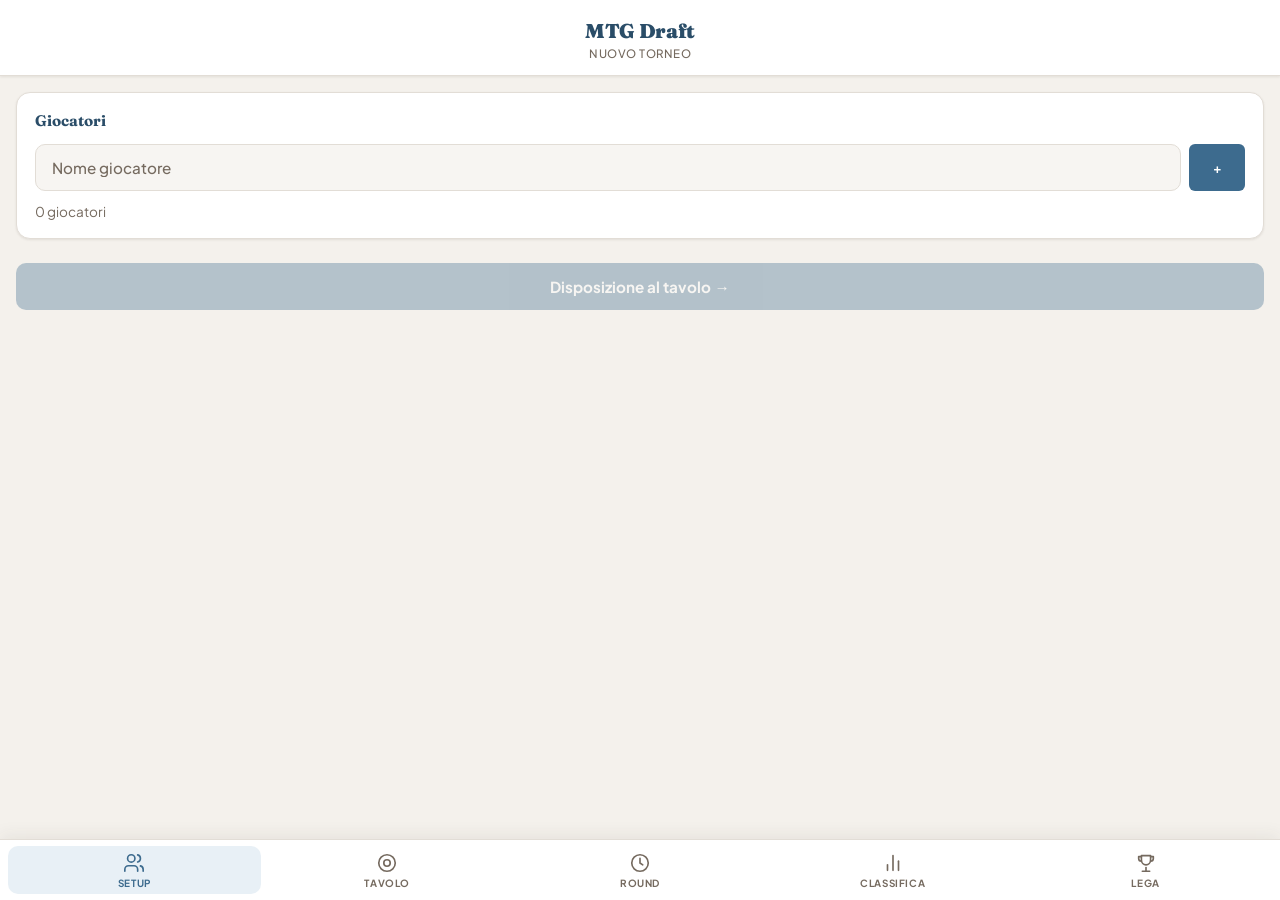
==== index.html @ f0d1c8c5 "Torneo live, lega predefinita in config.js e PIN con limite di tentativi Torneo in diretta: - Il tel" ====
<!DOCTYPE html>
<html lang="it">
<head>
<meta charset="UTF-8">
<meta name="viewport" content="width=device-width, initial-scale=1.0, viewport-fit=cover">
<title>MTG Draft Swiss</title>
<link rel="manifest" href="manifest.json">
<meta name="theme-color" content="#3d6b8e">
<meta name="apple-mobile-web-app-capable" content="yes">
<meta name="apple-mobile-web-app-status-bar-style" content="black-translucent">
<meta name="apple-mobile-web-app-title" content="MTG Draft">
<link rel="apple-touch-icon" href="icon-192.png">
<link rel="icon" type="image/svg+xml" href="icon.svg">
<link rel="stylesheet" href="css/app.css">
</head>
<body>

<div class="header">
  <h1>MTG Draft</h1>
  <div class="header-sub" id="headerSub">Nuovo torneo</div>
</div>

<div class="nav">
  <button class="nav-btn active" data-tab="setup"><svg viewBox="0 0 24 24" aria-hidden="true"><path d="M16 21v-2a4 4 0 0 0-4-4H6a4 4 0 0 0-4 4v2"/><circle cx="9" cy="7" r="4"/><path d="M22 21v-2a4 4 0 0 0-3-3.87"/><path d="M16 3.13a4 4 0 0 1 0 7.75"/></svg>Setup</button>
  <button class="nav-btn" data-tab="draft"><svg viewBox="0 0 24 24" aria-hidden="true"><circle cx="12" cy="12" r="9"/><circle cx="12" cy="12" r="3.5"/></svg>Tavolo</button>
  <button class="nav-btn" data-tab="round"><svg viewBox="0 0 24 24" aria-hidden="true"><circle cx="12" cy="12" r="9"/><path d="M12 7v5l3 2"/></svg>Round</button>
  <button class="nav-btn" data-tab="standings"><svg viewBox="0 0 24 24" aria-hidden="true"><path d="M18 20V10"/><path d="M12 20V4"/><path d="M6 20v-6"/></svg>Classifica</button>
  <button class="nav-btn" data-tab="league"><svg viewBox="0 0 24 24" aria-hidden="true"><path d="M8 21h8"/><path d="M12 17v4"/><path d="M7 4h10v5a5 5 0 0 1-10 0V4z"/><path d="M17 5h3v2a3 3 0 0 1-3 3"/><path d="M7 5H4v2a3 3 0 0 0 3 3"/></svg>Lega</button>
</div>

<div class="status hidden" id="statusBar"></div>

<!-- SETUP -->
<div class="screen active" id="screen-setup">
  <div id="liveBanner"></div>
  <div class="card">
    <div class="card-title">Giocatori</div>
    <div style="display:flex;gap:8px;">
      <input type="text" id="playerInput" placeholder="Nome giocatore" autocomplete="off" maxlength="40" aria-label="Nome giocatore" />
      <button class="btn btn-primary btn-sm" style="width:auto;min-width:56px;" onclick="addPlayer()" aria-label="Aggiungi giocatore">+</button>
    </div>
    <div id="rosterChips"></div>
    <div id="playerList" class="mt"></div>
    <div class="mt text-sm text-dim" id="playerCount">0 giocatori</div>
  </div>
  <button class="btn btn-primary mt" id="goToSeatingBtn" onclick="goToSeating()" disabled>Disposizione al tavolo →</button>
</div>

<!-- DRAFT -->
<div class="screen" id="screen-draft">
  <div class="card">
    <div class="flex-between mb">
      <div class="card-title" style="margin:0;">Ordine al tavolo</div>
      <button class="btn btn-secondary btn-sm" id="reshuffleBtn" onclick="reshuffleDraft()">Rimescola</button>
    </div>
    <div class="text-xs text-dim mb">Usa le frecce per spostare i giocatori. Al round 1 si scontrano i lati opposti.</div>
    <div id="seatList"></div>
  </div>
  <div class="card" style="overflow:visible;">
    <div class="card-title">Vista tavolo</div>
    <div id="draftVisual"></div>
  </div>
  <div class="card">
    <div class="card-title" id="previewTitle">Accoppiamenti Round 1</div>
    <div id="pairingPreview"></div>
  </div>
  <button class="btn btn-primary mt" id="startBtn" onclick="handleStart()">Inizia torneo</button>
</div>

<!-- ROUND -->
<div class="screen" id="screen-round">
  <div id="roundContent" class="swipe-area"></div>
</div>

<!-- STANDINGS -->
<div class="screen" id="screen-standings">
  <div id="standingsContent"></div>
</div>

<!-- LEGA -->
<div class="screen" id="screen-league">
  <div id="leagueContent"></div>
  <input type="file" id="importFile" accept="application/json,.json" class="hidden" onchange="importLeagueFile(this)">
</div>

<!-- MODAL -->
<div class="modal-overlay" id="modal">
  <div class="modal" role="dialog" aria-modal="true" aria-labelledby="modalTitle" aria-describedby="modalText">
    <h3 id="modalTitle"></h3>
    <p id="modalText"></p>
    <div id="modalBody"></div>
    <div class="btn-row" id="modalButtons">
      <button class="btn btn-secondary btn-sm" onclick="closeModal()">Annulla</button>
      <button class="btn btn-danger btn-sm" id="modalConfirm">Conferma</button>
    </div>
  </div>
</div>

<!-- ANNOUNCE PAIRINGS -->
<div class="announce-overlay" id="announceOverlay" role="dialog" aria-modal="true" aria-label="Annuncio accoppiamenti">
  <div id="announceContent"></div>
  <div class="announce-actions">
    <button class="btn btn-sm" onclick="copyPairings()">📋 Copia</button>
    <button class="btn btn-sm" onclick="closeAnnounce()">Chiudi</button>
  </div>
</div>

<!-- UPDATE BANNER -->
<div class="update-banner" id="updateBanner">
  <span>Nuova versione disponibile</span>
  <button onclick="location.reload()">Aggiorna</button>
</div>

<div class="toast" id="toast" role="status" aria-live="polite"></div>

<script src="js/config.js"></script>
<script src="js/tournament.js"></script>
<script src="js/league.js"></script>
<script src="js/sync.js"></script>
<script src="js/league-ui.js"></script>
<script src="js/live.js"></script>
<script src="js/main.js"></script>
</body>
</html>
---- css/app.css ----
@font-face {
  font-family: 'Plus Jakarta Sans';
  font-style: normal;
  font-weight: 200 800;
  font-display: swap;
  src: url('../fonts/plus-jakarta-sans.woff2') format('woff2');
}
@font-face {
  font-family: 'Fraunces';
  font-style: normal;
  font-weight: 100 900;
  font-display: swap;
  src: url('../fonts/fraunces.woff2') format('woff2');
}
:root {
  --bg: #f4f1ec;
  --bg-warm: #ebe7e0;
  --bg-card: #ffffff;
  --bg-input: #f7f5f2;
  --border: #e2ddd6;
  --border-focus: #b8b0a4;
  --shadow-sm: 0 1px 3px rgba(60,50,40,0.06), 0 1px 2px rgba(60,50,40,0.04);
  --shadow-md: 0 4px 12px rgba(60,50,40,0.08), 0 2px 4px rgba(60,50,40,0.04);
  --shadow-lg: 0 8px 24px rgba(60,50,40,0.1);

  --text: #2c2520;
  --text-mid: #6b6058;
  --text-dim: #756a5f;
  --text-bright: #1a1510;

  --accent: #3d6b8e;
  --accent-light: #e8f0f6;
  --accent-dark: #2a4d68;

  --warm: #c4793c;
  --warm-light: #faf0e6;
  --warm-bg: #f0dcc8;

  --green: #3a8a5c;
  --green-light: #e6f5ec;
  --red: #c0453a;
  --red-light: #fce8e6;

  --radius: 14px;
  --radius-sm: 10px;
  --radius-xs: 6px;
}
* { margin: 0; padding: 0; box-sizing: border-box; -webkit-tap-highlight-color: transparent; }
button, select, input { touch-action: manipulation; }
body {
  font-family: 'Plus Jakarta Sans', -apple-system, sans-serif;
  background: var(--bg);
  color: var(--text);
  min-height: 100dvh;
  overflow-x: hidden;
  -webkit-font-smoothing: antialiased;
}

/* ── Header ── */
.header {
  background: var(--bg-card);
  border-bottom: 1px solid var(--border);
  padding: 18px 20px 14px;
  text-align: center;
  position: sticky; top: 0; z-index: 100;
  box-shadow: var(--shadow-sm);
}
.header h1 {
  font-family: 'Fraunces', serif;
  font-weight: 900;
  font-size: 1.25rem;
  color: var(--accent-dark);
  letter-spacing: -0.3px;
}
.header-sub {
  font-size: 0.72rem;
  color: var(--text-dim);
  margin-top: 3px;
  font-weight: 500;
  letter-spacing: 0.5px;
  text-transform: uppercase;
}

/* ── Nav (bottom bar) ── */
.nav {
  display: flex;
  position: fixed; bottom: 0; left: 0; right: 0; z-index: 150;
  background: var(--bg-card);
  border-top: 1px solid var(--border);
  padding: 6px 8px calc(6px + env(safe-area-inset-bottom, 0px));
  box-shadow: 0 -4px 16px rgba(60,50,40,0.07);
}
.nav-btn {
  flex: 1; padding: 6px 4px 4px;
  display: flex; flex-direction: column; align-items: center; gap: 3px;
  background: none; border: none;
  color: var(--text-dim);
  font-family: 'Plus Jakarta Sans', sans-serif;
  font-size: 0.62rem; font-weight: 700;
  text-transform: uppercase; letter-spacing: 0.6px;
  cursor: pointer; border-radius: var(--radius-sm);
  transition: color 0.25s, background 0.25s;
  min-height: 48px;
}
.nav-btn svg { width: 22px; height: 22px; stroke: currentColor; fill: none; stroke-width: 1.8; stroke-linecap: round; stroke-linejoin: round; }
.nav-btn.active { color: var(--accent); background: var(--accent-light); }
.nav-btn:active { transform: scale(0.95); }

/* ── Screens ── */
.screen {
  display: none; padding: 16px;
  padding-bottom: calc(96px + env(safe-area-inset-bottom, 0px));
  animation: screenIn 0.3s ease;
}
.screen.active { display: block; }
@keyframes screenIn {
  from { opacity: 0; transform: translateY(6px); }
  to { opacity: 1; transform: translateY(0); }
}

/* ── Cards ── */
.card {
  background: var(--bg-card);
  border: 1px solid var(--border);
  border-radius: var(--radius);
  padding: 18px;
  margin-bottom: 12px;
  box-shadow: var(--shadow-sm);
  animation: cardIn 0.35s ease;
}
@keyframes cardIn {
  from { opacity: 0; transform: translateY(10px) scale(0.98); }
  to { opacity: 1; transform: translateY(0) scale(1); }
}
.card-title {
  font-family: 'Fraunces', serif;
  font-weight: 700;
  font-size: 0.95rem;
  color: var(--accent-dark);
  margin-bottom: 14px;
}

/* ── Buttons ── */
.btn {
  display: inline-flex; align-items: center; justify-content: center; gap: 8px;
  padding: 14px 24px; border: none; border-radius: var(--radius-sm);
  font-family: 'Plus Jakarta Sans', sans-serif;
  font-size: 0.95rem; font-weight: 700;
  cursor: pointer;
  transition: all 0.2s cubic-bezier(0.2,0,0,1);
  width: 100%; touch-action: manipulation;
  position: relative; overflow: hidden;
}
.btn::after {
  content: ''; position: absolute; inset: 0;
  background: rgba(255,255,255,0); transition: background 0.2s;
}
.btn:active::after { background: rgba(0,0,0,0.08); }
.btn:active { transform: scale(0.975); }
.btn-primary { background: var(--accent); color: #fff; }
.btn-primary:disabled { opacity: 0.35; cursor: not-allowed; transform: none; }
.btn-danger { background: var(--red); color: #fff; }
.btn-secondary { background: var(--bg-input); color: var(--text); border: 1px solid var(--border); }
.btn-sm { padding: 8px 14px; font-size: 0.82rem; width: auto; border-radius: var(--radius-xs); min-height: 44px; }
.btn-row { display: flex; gap: 8px; margin-top: 12px; }
.btn-row .btn { flex: 1; }

/* ── Inputs ── */
input[type="text"], input[type="url"], input[type="password"] {
  width: 100%; padding: 13px 16px;
  background: var(--bg-input); border: 1.5px solid var(--border);
  border-radius: var(--radius-sm); color: var(--text);
  font-family: 'Plus Jakarta Sans', sans-serif; font-size: 0.95rem; font-weight: 500;
  outline: none; transition: border-color 0.2s, box-shadow 0.2s;
}
input:focus { border-color: var(--accent); box-shadow: 0 0 0 3px var(--accent-light); }
input::placeholder { color: var(--text-dim); }

/* ── Player list ── */
.player-item {
  display: flex; align-items: center;
  padding: 11px 14px; gap: 12px;
  border-radius: var(--radius-sm);
  transition: background 0.15s;
}
.player-item:not(:last-child) { border-bottom: 1px solid var(--border); }
.player-num {
  font-size: 0.75rem; font-weight: 700; color: var(--text-dim);
  min-width: 22px; text-align: center;
}
.player-name { flex: 1; font-weight: 600; font-size: 0.95rem; min-width: 0; overflow: hidden; text-overflow: ellipsis; white-space: nowrap; }
.player-remove {
  background: var(--red-light); border: none; color: var(--red);
  font-size: 1rem; cursor: pointer; line-height: 1;
  border-radius: var(--radius-xs); font-weight: 700;
  transition: all 0.15s;
  min-width: 44px; min-height: 44px;
  display: inline-flex; align-items: center; justify-content: center;
  padding: 0 12px;
}
.player-remove:active { background: var(--red); color: #fff; }

/* ── Seat list ── */
.seat-item {
  display: flex; align-items: center;
  padding: 10px 12px; gap: 10px;
  border-radius: var(--radius-sm);
}
.seat-item:not(:last-child) { border-bottom: 1px solid var(--border); }
.seat-num {
  width: 30px; height: 30px; border-radius: 50%;
  background: var(--accent); color: #fff;
  font-weight: 800; font-size: 0.8rem;
  display: flex; align-items: center; justify-content: center; flex-shrink: 0;
}
.seat-name { flex: 1; font-weight: 600; font-size: 0.95rem; min-width: 0; overflow: hidden; text-overflow: ellipsis; white-space: nowrap; }
.seat-arrows { display: flex; flex-direction: column; gap: 3px; }
.seat-arrow-btn {
  background: var(--bg-input); border: 1px solid var(--border);
  color: var(--text-mid); min-width: 44px; min-height: 44px;
  border-radius: var(--radius-xs); cursor: pointer; font-size: 0.85rem;
  display: flex; align-items: center; justify-content: center;
  font-weight: 700; transition: all 0.15s;
}
.seat-arrow-btn:active { background: var(--accent); color: #fff; border-color: var(--accent); }
.seat-arrow-btn:disabled { opacity: 0.15; cursor: default; }

/* ── Draft visual ── */
.draft-table { position: relative; margin: 16px auto; overflow: visible; }
.draft-seat { position: absolute; width: 80px; text-align: center; transform: translate(-50%, -50%); }
.draft-seat-num {
  width: 32px; height: 32px; border-radius: 50%;
  background: var(--accent); color: #fff;
  font-weight: 800; font-size: 0.8rem;
  display: inline-flex; align-items: center; justify-content: center;
  margin-bottom: 4px; box-shadow: var(--shadow-sm);
}
.draft-seat-name { font-size: 0.73rem; color: var(--text); line-height: 1.25; word-break: break-word; font-weight: 600; }
.draft-table-center {
  position: absolute; top: 50%; left: 50%;
  transform: translate(-50%, -50%);
  width: 68px; height: 68px; border-radius: 50%;
  border: 2px dashed var(--border);
  display: flex; align-items: center; justify-content: center;
  font-size: 0.6rem; color: var(--text-dim); font-weight: 700;
  text-transform: uppercase; letter-spacing: 1.5px;
}

/* ── Pairing preview ── */
.vs-line { display: flex; align-items: center; gap: 10px; padding: 5px 0; }
.vs-label {
  color: var(--accent); font-weight: 800; font-size: 0.7rem;
  min-width: 22px; text-align: center;
  background: var(--accent-light); padding: 2px 6px; border-radius: var(--radius-xs);
}
.vs-names { color: var(--text); font-weight: 600; font-size: 0.88rem; }

/* ── Match cards ── */
.match-card {
  background: var(--bg-card); border: 1.5px solid var(--border);
  border-radius: var(--radius); margin-bottom: 10px; overflow: hidden;
  box-shadow: var(--shadow-sm);
  transition: border-color 0.4s, box-shadow 0.4s, transform 0.2s;
}
.match-card.bye { background: var(--warm-light); border-color: var(--warm-bg); opacity: 0.85; }
.match-card.rest { background: var(--bg-input); border-style: dashed; opacity: 0.6; }
.match-card.forfeit { background: var(--red-light); border-color: #e8c4c1; opacity: 0.7; }
.match-card.flash-scored {
  animation: flashScore 1.2s ease forwards;
}
@keyframes flashScore {
  0% { border-color: var(--green); box-shadow: 0 0 20px rgba(58,138,92,0.2); transform: scale(1.01); }
  100% { border-color: var(--border); box-shadow: var(--shadow-sm); transform: scale(1); }
}
.match-header {
  display: flex; justify-content: space-between; align-items: center;
  padding: 10px 16px;
  background: var(--bg-input);
  font-size: 0.72rem; color: var(--text-dim);
  font-weight: 700; text-transform: uppercase; letter-spacing: 0.8px;
  border-bottom: 1px solid var(--border);
}
.match-status-done { color: var(--green); }
.match-status-forfeit { color: var(--red); }
.match-players { display: flex; align-items: center; padding: 14px 16px; gap: 10px; }
.match-player {
  flex: 1; text-align: center; font-weight: 700; font-size: 0.95rem;
  transition: color 0.3s;
}
.match-player.winner { color: var(--accent-dark); }
.match-player.dropped { color: var(--text-dim); text-decoration: line-through; }
.match-vs {
  font-size: 0.65rem; color: var(--text-dim); font-weight: 800;
  text-transform: uppercase; letter-spacing: 1px;
  background: var(--bg-input); padding: 4px 8px; border-radius: var(--radius-xs);
}
.match-score-btns {
  display: flex; gap: 7px; padding: 4px 16px 14px;
  flex-wrap: wrap; justify-content: center;
}
.score-btn {
  padding: 11px 14px; background: var(--bg-input);
  border: 1.5px solid var(--border); border-radius: var(--radius-sm);
  color: var(--text); font-family: 'Plus Jakarta Sans', sans-serif;
  font-size: 0.88rem; font-weight: 700; cursor: pointer;
  transition: all 0.15s; min-width: 50px; text-align: center;
}
.score-btn:active { transform: scale(0.93); background: var(--accent-light); border-color: var(--accent); }
.score-btn.draw-btn { font-size: 0.78rem; color: var(--text-dim); border-style: dashed; }
.more-results { margin: 0 16px 10px; }
.more-results > summary {
  display: flex; align-items: center; justify-content: center;
  min-height: 44px; padding: 6px 8px;
  font-size: 0.78rem; font-weight: 600; color: var(--text-dim);
  cursor: pointer; list-style: none; user-select: none;
  border-top: 1px dashed var(--border);
}
.more-results > summary::-webkit-details-marker { display: none; }
.more-results > summary::after { content: ' \25BE'; margin-left: 6px; font-size: 0.7rem; }
.more-results[open] > summary::after { content: ' \25B4'; }
.more-results > summary:focus-visible { outline: 2px solid var(--accent); outline-offset: 2px; border-radius: var(--radius-xs); }
.more-results .match-score-btns { padding-top: 4px; }
.score-info-btn {
  background: none; border: 1px solid var(--border); cursor: pointer;
  color: var(--text-dim); font-size: 0.85rem; font-weight: 700;
  padding: 0; margin-left: 8px;
  border-radius: 50%; display: inline-flex;
  align-items: center; justify-content: center;
  width: 22px; height: 22px; line-height: 1;
}
.score-info-btn:active { background: var(--accent-light); color: var(--accent-dark); border-color: var(--accent); }
.score-info-btn:focus-visible { outline: 2px solid var(--accent); outline-offset: 2px; }
.score-btn.win-btn {
  flex: 1; padding: 14px 10px; font-size: 0.95rem;
  background: var(--accent-light); border-color: var(--accent);
  color: var(--accent-dark);
}
.score-btn.win-btn:active { background: var(--accent); color: #fff; }
.match-result-display {
  text-align: center; padding: 10px 16px 14px;
  font-size: 1.05rem; font-weight: 800; color: var(--accent-dark);
  cursor: pointer; transition: opacity 0.15s;
}
.match-result-display:active { opacity: 0.6; }
.match-result-display span {
  font-size: 0.68rem; color: var(--text-dim); display: block;
  font-weight: 500; margin-top: 2px;
}

/* ── Timer ── */
.timer-display {
  font-family: 'Fraunces', serif; font-weight: 900;
  font-size: 2.2rem; color: var(--text-bright);
  letter-spacing: 1px; margin: 6px 0;
  transition: color 0.3s;
}
.timer-display.warning { color: var(--red); animation: timerPulse 1.2s infinite; }
@keyframes timerPulse { 0%,100% { opacity: 1; } 50% { opacity: 0.5; } }

/* ── Standings ── */
.standings-table { width: 100%; border-collapse: collapse; font-size: 0.82rem; }
.standings-table th {
  text-align: left; padding: 10px 5px;
  border-bottom: 2px solid var(--accent);
  color: var(--accent-dark); font-size: 0.68rem; font-weight: 800;
  text-transform: uppercase; letter-spacing: 0.8px; white-space: nowrap;
}
.standings-table td {
  padding: 10px 5px; border-bottom: 1px solid var(--border); vertical-align: middle; white-space: nowrap;
}
.standings-table.swiss-table { font-size: 0.75rem; }
.standings-table.swiss-table th { padding: 8px 4px; font-size: 0.62rem; letter-spacing: 0.5px; }
.standings-table.swiss-table td { padding: 9px 4px; white-space: nowrap; }
.standings-table tbody tr {
  transition: background 0.15s; cursor: pointer;
}
.standings-table tbody tr:active { background: var(--accent-light); }
.standings-table tr.dropped td { color: var(--text-dim); text-decoration: line-through; }
.standings-rank { font-weight: 800; color: var(--accent); font-size: 0.9rem; }
.standings-name { font-weight: 700; }
.standings-record { font-weight: 800; color: var(--text-bright); }

/* ── Player detail ── */
.player-detail {
  background: var(--bg-input); padding: 10px 14px;
  border-top: 1px solid var(--border);
  animation: detailIn 0.25s ease;
}
@keyframes detailIn { from { opacity: 0; max-height: 0; } to { opacity: 1; max-height: 400px; } }
.player-detail-match {
  display: flex; justify-content: space-between;
  padding: 6px 0; font-size: 0.8rem;
  border-bottom: 1px solid var(--border);
}
.player-detail-match:last-child { border-bottom: none; }

/* ── Status ── */
.status {
  padding: 10px 16px; text-align: center;
  font-size: 0.8rem; font-weight: 700;
  letter-spacing: 0.3px;
  border-bottom: 1px solid var(--border);
}
.status-active { background: var(--green-light); color: var(--green); }
.status-ended { background: var(--warm-light); color: var(--warm); }

/* ── Modal ── */
.modal-overlay {
  display: none; position: fixed;
  top: 0; left: 0; right: 0; bottom: 0;
  background: rgba(44,37,32,0.4);
  backdrop-filter: blur(6px); -webkit-backdrop-filter: blur(6px);
  z-index: 200;
  align-items: center; justify-content: center; padding: 20px;
  animation: modalBgIn 0.25s ease;
}
@keyframes modalBgIn { from { opacity: 0; } to { opacity: 1; } }
.modal-overlay.active { display: flex; }
.modal {
  background: var(--bg-card); border: 1px solid var(--border);
  border-radius: var(--radius); padding: 28px;
  max-width: 360px; width: 100%;
  max-height: calc(100dvh - 40px); overflow-y: auto; overscroll-behavior: contain;
  box-shadow: var(--shadow-lg);
  animation: modalIn 0.3s cubic-bezier(0.2,0,0,1);
}
@keyframes modalIn { from { opacity: 0; transform: scale(0.92) translateY(10px); } to { opacity: 1; transform: scale(1) translateY(0); } }
.modal h3 { font-family: 'Fraunces', serif; font-weight: 700; color: var(--accent-dark); margin-bottom: 10px; font-size: 1.05rem; }
.modal p { font-size: 0.88rem; color: var(--text-mid); margin-bottom: 18px; line-height: 1.5; }

.mode-choice-btn {
  padding: 16px; background: var(--bg-input); border: 1.5px solid var(--border);
  border-radius: var(--radius-sm); color: var(--text);
  font-family: 'Plus Jakarta Sans', sans-serif; cursor: pointer;
  width: 100%; text-align: left; margin-bottom: 8px;
  transition: all 0.2s;
}
.mode-choice-btn:active { border-color: var(--accent); background: var(--accent-light); transform: scale(0.98); }
.mode-choice-btn strong { display: block; font-size: 0.95rem; margin-bottom: 4px; color: var(--text-bright); font-weight: 700; }
.mode-choice-btn .desc { font-size: 0.78rem; color: var(--text-dim); }

/* ── Mode badge ── */
.mode-badge {
  display: inline-block; padding: 3px 8px; border-radius: var(--radius-xs);
  font-size: 0.6rem; font-weight: 800; text-transform: uppercase;
  letter-spacing: 0.8px; margin-left: 6px; vertical-align: middle;
}
.mode-badge.swiss { background: var(--accent-light); color: var(--accent-dark); }
.mode-badge.rr { background: var(--warm-light); color: var(--warm); }

/* ── Share ── */
.share-btn {
  background: var(--accent); color: #fff; border: none;
  border-radius: var(--radius-sm); padding: 13px 20px;
  font-family: 'Plus Jakarta Sans', sans-serif;
  font-size: 0.9rem; font-weight: 700; cursor: pointer;
  width: 100%; display: flex; align-items: center; justify-content: center; gap: 8px;
  margin-top: 10px; transition: all 0.15s;
}
.share-btn:active { transform: scale(0.97); }

/* ── Utilities ── */
.mt { margin-top: 12px; } .mb { margin-bottom: 12px; }
.text-center { text-align: center; } .text-dim { color: var(--text-dim); }
.text-sm { font-size: 0.85rem; } .text-xs { font-size: 0.75rem; }
.hidden { display: none !important; }
.flex-between { display: flex; justify-content: space-between; align-items: center; }

/* ── Round sticky bar ── */
:root { --header-h: 72px; }
.round-sticky {
  position: sticky; top: var(--header-h); z-index: 90;
  margin: -16px -16px 12px; padding: 9px 16px;
  background: var(--bg-card);
  border-bottom: 1px solid var(--border);
  display: flex; align-items: center; gap: 10px;
  box-shadow: var(--shadow-sm);
}
.round-sticky .timer-display { font-size: 1.3rem; margin: 0; letter-spacing: 0.5px; }
.rs-btn {
  min-width: 44px; min-height: 44px; border-radius: var(--radius-xs);
  border: 1px solid var(--border); background: var(--bg-input);
  color: var(--text-mid); font-size: 1rem; cursor: pointer;
  display: inline-flex; align-items: center; justify-content: center;
  transition: all 0.15s;
}
.rs-btn:active { background: var(--accent-light); color: var(--accent-dark); border-color: var(--accent); }
.rs-progress { margin-left: auto; font-size: 0.75rem; font-weight: 700; color: var(--text-dim); text-align: right; line-height: 1.35; }
.rs-progress .done { color: var(--green); }
.rs-progress .pending { color: var(--warm); }

/* ── Announce pairings ── */
.announce-overlay {
  display: none; position: fixed; inset: 0; z-index: 400;
  background: var(--accent-dark); color: #fff;
  padding: 24px 20px calc(28px + env(safe-area-inset-bottom, 0px));
  overflow-y: auto;
}
.announce-overlay.active { display: block; animation: modalBgIn 0.25s ease; }
.announce-title { font-family: 'Fraunces', serif; font-weight: 900; font-size: 1.5rem; text-align: center; }
.announce-sub { text-align: center; font-size: 0.72rem; letter-spacing: 1.5px; text-transform: uppercase; opacity: 0.7; margin: 4px 0 22px; font-weight: 700; }
.announce-match {
  background: rgba(255,255,255,0.09); border-radius: var(--radius);
  padding: 16px 14px; margin-bottom: 12px; text-align: center;
}
.announce-table { font-size: 0.66rem; text-transform: uppercase; letter-spacing: 1.5px; opacity: 0.65; font-weight: 800; margin-bottom: 8px; }
.announce-names { font-family: 'Fraunces', serif; font-size: 1.45rem; font-weight: 700; line-height: 1.3; word-break: break-word; }
.announce-vs { display: block; font-size: 0.7rem; opacity: 0.55; font-weight: 700; margin: 3px 0; letter-spacing: 3px; text-transform: uppercase; }
.announce-actions { display: flex; gap: 8px; margin-top: 20px; }
.announce-actions .btn { background: rgba(255,255,255,0.14); color: #fff; }

/* ── Podium ── */
.podium-wrap { display: flex; align-items: flex-end; justify-content: center; gap: 10px; padding-top: 8px; }
.podium-step { flex: 1; max-width: 110px; text-align: center; }
.podium-medal { font-size: 1.8rem; line-height: 1; }
.podium-step.first .podium-medal { font-size: 2.4rem; }
.podium-name { font-weight: 800; font-size: 0.85rem; margin: 8px 0; word-break: break-word; line-height: 1.25; }
.podium-step.first .podium-name { font-size: 0.95rem; }
.podium-block {
  border-radius: 10px 10px 0 0; font-family: 'Fraunces', serif; font-weight: 900;
  color: rgba(255,255,255,0.9); display: flex; align-items: flex-end; justify-content: center;
  padding-bottom: 8px; font-size: 1.25rem;
}
.podium-step.first .podium-block { height: 88px; background: var(--accent); }
.podium-step.second .podium-block { height: 60px; background: #8aa3b8; }
.podium-step.third .podium-block { height: 44px; background: var(--warm); }

.confetti-piece {
  position: fixed; top: -14px; width: 8px; height: 14px;
  z-index: 500; pointer-events: none; border-radius: 2px;
  animation: confettiFall linear forwards;
}
@keyframes confettiFall { to { transform: translateY(108vh) rotate(720deg); } }

/* ── Standings extra ── */
.standings-table tbody tr.top3 > td { background: rgba(61,107,142,0.055); }
.standings-delta { font-size: 0.68rem; font-weight: 800; white-space: nowrap; }
.standings-delta.up { color: var(--green); }
.standings-delta.down { color: var(--red); }
.standings-delta.flat { color: var(--text-dim); font-weight: 600; }
.player-detail-tb {
  font-size: 0.73rem; color: var(--text-dim); padding-top: 9px;
  font-weight: 600; letter-spacing: 0.2px; line-height: 1.6;
}

/* ── Update banner ── */
.update-banner {
  position: fixed; left: 16px; right: 16px;
  bottom: calc(78px + env(safe-area-inset-bottom, 0px));
  z-index: 250; background: var(--text-bright); color: #fff;
  border-radius: var(--radius); padding: 10px 10px 10px 16px;
  display: none; align-items: center; gap: 12px;
  box-shadow: var(--shadow-lg); font-size: 0.85rem; font-weight: 600;
}
.update-banner.show { display: flex; animation: cardIn 0.3s ease; }
.update-banner button {
  margin-left: auto; background: var(--accent); border: none; color: #fff;
  font-weight: 700; padding: 0 16px; border-radius: var(--radius-xs);
  font-family: inherit; font-size: 0.82rem; cursor: pointer; min-height: 42px;
}

/* ── Toast ── */
.toast {
  position: fixed; bottom: calc(84px + env(safe-area-inset-bottom, 0px)); left: 50%;
  transform: translateX(-50%) translateY(160px);
  background: var(--text-bright); color: #fff;
  padding: 12px 28px;
  border-radius: 100px; font-size: 0.88rem; font-weight: 600;
  z-index: 300;
  transition: transform 0.35s cubic-bezier(0.2,0,0,1);
  pointer-events: none; white-space: nowrap;
  box-shadow: var(--shadow-lg);
}
.toast.show { transform: translateX(-50%) translateY(0); }

.swipe-area { touch-action: pan-y; }

select {
  width: 100%; padding: 13px 16px;
  background: var(--bg-input); border: 1.5px solid var(--border);
  border-radius: var(--radius-sm); color: var(--text);
  font-family: 'Plus Jakarta Sans', sans-serif;
  font-size: 0.95rem; font-weight: 500;
  appearance: none;
  background-image: url("data:image/svg+xml,%3Csvg xmlns='http://www.w3.org/2000/svg' width='12' height='8'%3E%3Cpath d='M1 1l5 5 5-5' stroke='%239c9388' stroke-width='2' fill='none'/%3E%3C/svg%3E");
  background-repeat: no-repeat;
  background-position: right 14px center;
}
.standings-table tbody tr:focus-visible, .match-result-display:focus-visible {
  outline: 2px solid var(--accent); outline-offset: -2px;
}
.btn:focus-visible, .score-btn:focus-visible, .nav-btn:focus-visible,
.seat-arrow-btn:focus-visible, .player-remove:focus-visible {
  outline: 2px solid var(--accent);
  outline-offset: 2px;
}

/* ── Lega ── */
.sr-only { position: absolute; width: 1px; height: 1px; overflow: hidden; clip: rect(0 0 0 0); white-space: nowrap; }
.league-tabs {
  display: flex; gap: 6px; overflow-x: auto; scrollbar-width: none;
  margin: 0 -16px 12px; padding: 2px 16px 4px;
}
.league-tabs::-webkit-scrollbar { display: none; }
.league-tab {
  flex: none; min-height: 40px; padding: 0 16px; border-radius: 100px;
  border: 1.5px solid var(--border); background: var(--bg-card); color: var(--text-mid);
  font-family: inherit; font-size: 0.82rem; font-weight: 700; cursor: pointer;
}
.league-tab.active { background: var(--accent); border-color: var(--accent); color: #fff; }
.league-tab:focus-visible { outline: 2px solid var(--accent); outline-offset: 2px; }
.empty-emoji { font-size: 2.4rem; margin-bottom: 8px; }
.season-sel { width: auto; padding: 8px 34px 8px 12px; font-size: 0.8rem; }

.who { display: inline-flex; align-items: center; gap: 6px; min-width: 0; max-width: 100%; }
.who-emoji { flex: none; }
.who-name { font-weight: 700; overflow: hidden; text-overflow: ellipsis; white-space: nowrap; }
.who-titles { font-size: 0.8em; letter-spacing: 1px; }
.league-table td:nth-child(2) { max-width: 150px; overflow: hidden; }
.league-table td { font-variant-numeric: tabular-nums; }
.spark { display: block; }

.history-item {
  display: flex; align-items: center; gap: 12px; width: 100%;
  padding: 11px 4px; background: none; border: none; border-bottom: 1px solid var(--border);
  font-family: inherit; color: var(--text); text-align: left; cursor: pointer; min-height: 56px;
}
.history-item:last-child { border-bottom: none; }
.history-item:active { background: var(--bg-input); }
.history-item:focus-visible { outline: 2px solid var(--accent); outline-offset: -2px; }
.history-date { flex: none; width: 58px; font-size: 0.75rem; font-weight: 700; color: var(--text-dim); }
.history-main { flex: 1; min-width: 0; }
.history-set { font-weight: 700; font-size: 0.9rem; overflow: hidden; text-overflow: ellipsis; white-space: nowrap; }
.history-chev { color: var(--text-dim); font-size: 1.3rem; }
.roster-emoji { font-size: 1.4rem; width: 32px; text-align: center; flex: none; }

/* Scontri diretti: scala divergente blu (vantaggio) / arancio (svantaggio), grigio = pari; il numero è sempre scritto */
/* position: relative contiene le etichette .sr-only (assolute), altrimenti allargano la pagina */
.h2h-wrap { position: relative; overflow-x: auto; margin: 0 -18px; padding: 0 18px; }
.h2h { border-collapse: separate; border-spacing: 2px; font-size: 0.72rem; }
.h2h th { font-weight: 700; color: var(--text-mid); padding: 4px; white-space: nowrap; }
.h2h thead th { font-size: 1rem; }
.h2h tbody th { text-align: left; position: sticky; left: 0; background: var(--bg-card); cursor: pointer; }
.h2h-cell { min-width: 38px; height: 34px; text-align: center; border-radius: 6px; font-weight: 800; color: var(--text-bright); font-variant-numeric: tabular-nums; }
.h2h-cell small { font-weight: 600; color: var(--text-mid); }
.h2h-none { color: var(--text-dim); background: var(--bg-input); font-weight: 600; }
.h2h-self { background: repeating-linear-gradient(135deg, var(--bg-input) 0 4px, var(--bg-card) 4px 8px); border-radius: 6px; }
.h2h-legend { display: flex; gap: 14px; flex-wrap: wrap; margin-top: 10px; }
.h2h-legend span { display: inline-flex; align-items: center; gap: 5px; }
.h2h-sw { display: inline-block; width: 12px; height: 12px; border-radius: 3px; }

/* Profilo */
.profile-head { display: flex; align-items: center; gap: 14px; }
.profile-emoji { font-size: 2.6rem; width: 60px; height: 60px; display: flex; align-items: center; justify-content: center; background: var(--accent-light); border-radius: 50%; flex: none; }
.profile-name { font-family: 'Fraunces', serif; font-weight: 900; font-size: 1.25rem; color: var(--accent-dark); line-height: 1.2; }
.stat-tiles { display: grid; grid-template-columns: repeat(4, 1fr); gap: 8px; margin-bottom: 12px; }
.stat-tile { background: var(--bg-card); border: 1px solid var(--border); border-radius: var(--radius-sm); padding: 12px 6px; text-align: center; box-shadow: var(--shadow-sm); }
.stat-value { font-size: 1.35rem; font-weight: 800; color: var(--text-bright); line-height: 1.1; }
.stat-label { font-size: 0.62rem; font-weight: 700; color: var(--text-dim); text-transform: uppercase; letter-spacing: 0.6px; margin-top: 4px; }
.kv { display: flex; justify-content: space-between; align-items: center; gap: 12px; padding: 8px 0; border-bottom: 1px solid var(--border); font-size: 0.85rem; }
.kv:last-child { border-bottom: none; }
.kv > span:first-child { color: var(--text-mid); min-width: 0; }
.kv b { text-align: right; font-variant-numeric: tabular-nums; }
.form-row { display: flex; gap: 4px; }
.form-chip { min-width: 30px; height: 28px; padding: 0 5px; border-radius: 6px; background: var(--bg-input); display: inline-flex; align-items: center; justify-content: center; font-size: 0.75rem; font-weight: 800; color: var(--text-mid); }
.form-chip.podium { background: var(--accent-light); font-size: 0.95rem; }

.elo-readout { min-height: 1.2em; margin-bottom: 4px; }
.elo-chart { width: 100%; height: auto; display: block; overflow: visible; }
.elo-chart .grid { stroke: var(--border); stroke-width: 1; }
.elo-chart .base { stroke: var(--border-focus); stroke-width: 1; }
.elo-chart .tick { font-size: 9px; fill: var(--text-dim); font-family: 'Plus Jakarta Sans', sans-serif; font-variant-numeric: tabular-nums; }
.elo-chart .line { fill: none; stroke: var(--accent); stroke-width: 2; stroke-linejoin: round; stroke-linecap: round; }
.elo-chart .dot { fill: var(--accent); stroke: var(--bg-card); stroke-width: 2; }
.elo-chart .endlabel { font-size: 11px; font-weight: 800; fill: var(--text-bright); font-family: 'Plus Jakarta Sans', sans-serif; }
.elo-chart .hit { fill: transparent; cursor: pointer; outline: none; }
.elo-chart .hit:hover, .elo-chart .hit:focus { fill: rgba(61,107,142,0.06); }

/* Colori dei mazzi: il simbolo porta sempre la lettera, la barra è di un solo colore */
.pip { display: inline-flex; align-items: center; justify-content: center; width: 22px; height: 22px; border-radius: 50%; font-size: 0.68rem; font-weight: 800; border: 1.5px solid rgba(0,0,0,0.15); vertical-align: middle; margin-right: 2px; font-family: inherit; padding: 0; }
.pip-W { background: #f6f0d6; color: #5c5238; }
.pip-U { background: #3f7fbf; color: #fff; }
.pip-B { background: #3b3530; color: #f3ede6; }
.pip-R { background: #c9493a; color: #fff; }
.pip-G { background: #3d8a55; color: #fff; }
button.pip { width: 36px; height: 36px; font-size: 0.8rem; cursor: pointer; margin-right: 0; }
.pip.off { background: var(--bg-input); color: var(--text-dim); border-style: dashed; }
.deck-picker { display: flex; align-items: center; gap: 6px; padding-top: 10px; flex-wrap: wrap; }
.deck-picker > span { margin-right: 4px; }
.link-btn { background: none; border: none; color: var(--accent); font-family: inherit; font-weight: 700; font-size: 0.8rem; padding: 10px 0 2px; cursor: pointer; min-height: 40px; }
.color-row { display: flex; align-items: center; gap: 8px; padding: 6px 0; font-size: 0.8rem; }
.color-name { width: 48px; color: var(--text-mid); font-weight: 600; }
.color-bar { flex: 1; height: 8px; background: var(--bg-input); border-radius: 4px; overflow: hidden; }
.color-bar i { display: block; height: 100%; background: var(--accent); border-radius: 0 4px 4px 0; }
.color-val { width: 104px; text-align: right; font-weight: 700; font-variant-numeric: tabular-nums; }

.rival-grid { display: grid; grid-template-columns: 1fr 1fr; gap: 8px; margin-bottom: 8px; }
.rival-card { background: var(--bg-input); border: 1px solid var(--border); border-radius: var(--radius-sm); padding: 12px; text-align: left; font-family: inherit; color: var(--text); cursor: pointer; min-width: 0; }
.rival-card.empty { cursor: default; }
.rival-name { font-weight: 800; margin: 4px 0 2px; overflow: hidden; text-overflow: ellipsis; white-space: nowrap; }

.ach-grid { display: grid; grid-template-columns: repeat(3, 1fr); gap: 8px; }
.ach { background: var(--accent-light); border-radius: var(--radius-sm); padding: 10px 6px; text-align: center; }
.ach.locked { background: var(--bg-input); }
.ach.locked .ach-emoji { filter: grayscale(1); opacity: 0.35; }
.ach.locked .ach-name { color: var(--text-dim); }
.ach-emoji { font-size: 1.6rem; line-height: 1.2; }
.ach-name { font-size: 0.72rem; font-weight: 800; margin-top: 4px; color: var(--accent-dark); }
.ach-desc { font-size: 0.62rem; color: var(--text-dim); margin-top: 2px; line-height: 1.3; }

.manage > summary { list-style: none; cursor: pointer; display: flex; justify-content: space-between; min-height: 32px; align-items: center; }
.manage > summary::-webkit-details-marker { display: none; }
.manage > summary::after { content: '\25BE'; font-size: 0.8rem; color: var(--text-dim); }
.manage[open] > summary::after { content: '\25B4'; }
.field-label { display: block; font-size: 0.78rem; font-weight: 700; color: var(--text-mid); margin-bottom: 6px; }
.emoji-grid { display: grid; grid-template-columns: repeat(auto-fill, minmax(44px, 1fr)); gap: 6px; }
.emoji-btn { min-height: 44px; font-size: 1.3rem; background: var(--bg-input); border: 1.5px solid var(--border); border-radius: var(--radius-xs); cursor: pointer; }
.emoji-btn.active { border-color: var(--accent); background: var(--accent-light); }

/* Dettaglio torneo archiviato */
.td-row { display: flex; align-items: center; gap: 8px; padding: 8px 0 2px; font-size: 0.88rem; }
.td-pos { width: 26px; text-align: center; font-weight: 800; color: var(--accent); }
.td-name { flex: 1; font-weight: 700; min-width: 0; overflow: hidden; text-overflow: ellipsis; white-space: nowrap; }
.td-rec { font-weight: 700; color: var(--text-mid); font-variant-numeric: tabular-nums; }
.td-deck { padding: 2px 0 8px 34px; border-bottom: 1px solid var(--border); }
.deck-edit { display: inline-flex; gap: 4px; }
.deck-edit .pip { width: 32px; height: 32px; }
.td-round { border-top: 1px solid var(--border); }
.td-round > summary { padding: 10px 0; font-weight: 700; font-size: 0.85rem; cursor: pointer; }
.td-match { display: flex; justify-content: space-between; gap: 8px; font-size: 0.8rem; padding: 4px 0 4px 8px; }

/* Setup: giocatori abituali */
.chips { display: flex; flex-wrap: wrap; gap: 6px; }
.chip { min-height: 40px; padding: 0 14px; border-radius: 100px; border: 1.5px solid var(--border); background: var(--bg-input); color: var(--text); font-family: inherit; font-size: 0.85rem; font-weight: 600; cursor: pointer; }
.chip:active { background: var(--accent-light); border-color: var(--accent); }

.announce-rivalry { font-size: 0.72rem; opacity: 0.75; margin-top: 8px; font-weight: 600; letter-spacing: 0.3px; }

/* ── Torneo live ── */
.live-dot { width: 10px; height: 10px; border-radius: 50%; background: var(--red); flex: none; box-shadow: 0 0 0 0 rgba(192,69,58,0.5); animation: livePulse 1.6s infinite; }
@keyframes livePulse { 0% { box-shadow: 0 0 0 0 rgba(192,69,58,0.45); } 70% { box-shadow: 0 0 0 8px rgba(192,69,58,0); } 100% { box-shadow: 0 0 0 0 rgba(192,69,58,0); } }
@media (prefers-reduced-motion: reduce) { .live-dot { animation: none; } }
.live-banner {
  display: flex; align-items: center; gap: 12px; width: 100%; min-height: 56px;
  margin-bottom: 12px; padding: 12px 16px; text-align: left;
  background: var(--bg-card); border: 1.5px solid var(--red); border-radius: var(--radius);
  box-shadow: var(--shadow-sm); font-family: inherit; font-size: 0.85rem; color: var(--text); cursor: pointer;
}
.live-banner:active { transform: scale(0.99); }
.live-banner:focus-visible { outline: 2px solid var(--accent); outline-offset: 2px; }
.live-banner-text { flex: 1; min-width: 0; line-height: 1.4; }
.live-go { font-weight: 800; color: var(--red); white-space: nowrap; }
.live-head-row { display: flex; align-items: center; gap: 8px; }
.live-kicker { font-size: 0.72rem; font-weight: 800; text-transform: uppercase; letter-spacing: 1.2px; color: var(--red); }
.live-title { font-family: 'Fraunces', serif; font-weight: 900; font-size: 1.5rem; color: var(--accent-dark); margin: 8px 0 2px; }
.live-title span { font-family: 'Plus Jakarta Sans', sans-serif; font-size: 0.9rem; font-weight: 600; color: var(--text-dim); }
.live-timer { font-size: 2.2rem; font-weight: 800; color: var(--text-bright); margin-top: 10px; letter-spacing: 0.5px; }
.live-mine { margin-top: 12px; padding: 12px 14px; border-radius: var(--radius-sm); background: var(--accent-light); color: var(--accent-dark); font-size: 0.92rem; line-height: 1.45; }
.live-mine-table { font-weight: 800; }
.live-match { display: flex; align-items: center; gap: 10px; padding: 10px 6px; border-bottom: 1px solid var(--border); font-size: 0.86rem; border-radius: var(--radius-xs); }
.live-match:last-child { border-bottom: none; }
.live-match.me { background: var(--accent-light); }
.live-table { flex: none; width: 34px; font-size: 0.72rem; font-weight: 800; color: var(--text-dim); }
.live-names { flex: 1; min-width: 0; font-weight: 700; }
.live-res { flex: none; font-weight: 800; color: var(--accent-dark); font-variant-numeric: tabular-nums; }
.live-res.pending { font-weight: 600; color: var(--warm); font-size: 0.78rem; }
.standings-table tbody tr.me > td { background: var(--accent-light); }
.mode-badge.live { background: var(--red-light); color: var(--red); }
.mode-badge.live.err { background: var(--bg-input); color: var(--text-dim); text-decoration: line-through; }
.sync-adv { margin-top: 12px; }
.sync-adv > summary { cursor: pointer; font-size: 0.8rem; font-weight: 700; color: var(--text-dim); min-height: 36px; display: flex; align-items: center; }
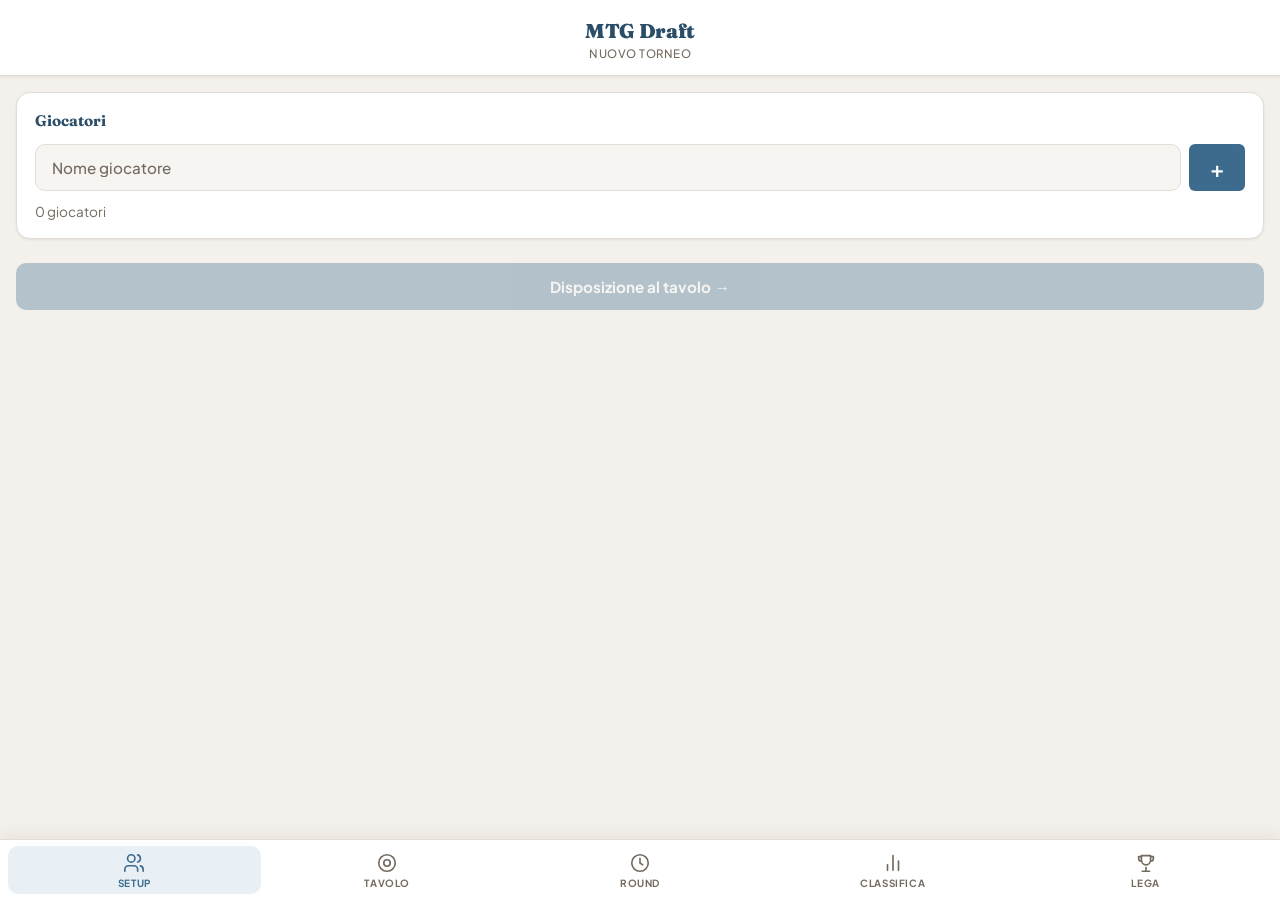
==== commit cd7f5620: "Fix grafici: classifica tagliata, toast, griglie a 320px, safe area iOS - Classifica: la colonna nom" ====
--- a/index.html
+++ b/index.html
@@ -7,7 +7,7 @@
 <link rel="manifest" href="manifest.json">
 <meta name="theme-color" content="#3d6b8e">
 <meta name="apple-mobile-web-app-capable" content="yes">
-<meta name="apple-mobile-web-app-status-bar-style" content="black-translucent">
+<meta name="apple-mobile-web-app-status-bar-style" content="default">
 <meta name="apple-mobile-web-app-title" content="MTG Draft">
 <link rel="apple-touch-icon" href="icon-192.png">
 <link rel="icon" type="image/svg+xml" href="icon.svg">
@@ -37,7 +37,7 @@
     <div class="card-title">Giocatori</div>
     <div style="display:flex;gap:8px;">
       <input type="text" id="playerInput" placeholder="Nome giocatore" autocomplete="off" maxlength="40" aria-label="Nome giocatore" />
-      <button class="btn btn-primary btn-sm" style="width:auto;min-width:56px;" onclick="addPlayer()" aria-label="Aggiungi giocatore">+</button>
+      <button class="btn btn-primary btn-sm btn-add" onclick="addPlayer()" aria-label="Aggiungi giocatore">+</button>
     </div>
     <div id="rosterChips"></div>
     <div id="playerList" class="mt"></div>
--- a/css/app.css
+++ b/css/app.css
@@ -60,7 +60,7 @@
 .header {
   background: var(--bg-card);
   border-bottom: 1px solid var(--border);
-  padding: 18px 20px 14px;
+  padding: calc(18px + env(safe-area-inset-top, 0px)) 20px 14px;
   text-align: center;
   position: sticky; top: 0; z-index: 100;
   box-shadow: var(--shadow-sm);
@@ -163,6 +163,7 @@
 .btn-secondary { background: var(--bg-input); color: var(--text); border: 1px solid var(--border); }
 .btn-sm { padding: 8px 14px; font-size: 0.82rem; width: auto; border-radius: var(--radius-xs); min-height: 44px; }
 .btn-row { display: flex; gap: 8px; margin-top: 12px; }
+.btn-add { width: auto; min-width: 56px; font-size: 1.4rem; font-weight: 600; }
 .btn-row .btn { flex: 1; }
 
 /* ── Inputs ── */
@@ -378,6 +379,9 @@
 .standings-table tr.dropped td { color: var(--text-dim); text-decoration: line-through; }
 .standings-rank { font-weight: 800; color: var(--accent); font-size: 0.9rem; }
 .standings-name { font-weight: 700; }
+/* Nomi lunghi: la colonna nome prende lo spazio rimasto e si tronca, così record, Pts e Δ restano sempre visibili */
+.standings-table td.standings-name { width: 100%; max-width: 0; overflow: hidden; text-overflow: ellipsis; }
+.standings-table td.detail-cell { white-space: normal; }
 .standings-record { font-weight: 800; color: var(--text-bright); }
 
 /* ── Player detail ── */
@@ -493,7 +497,7 @@
 .announce-overlay {
   display: none; position: fixed; inset: 0; z-index: 400;
   background: var(--accent-dark); color: #fff;
-  padding: 24px 20px calc(28px + env(safe-area-inset-bottom, 0px));
+  padding: calc(24px + env(safe-area-inset-top, 0px)) 20px calc(28px + env(safe-area-inset-bottom, 0px));
   overflow-y: auto;
 }
 .announce-overlay.active { display: block; animation: modalBgIn 0.25s ease; }
@@ -507,15 +511,16 @@
 .announce-names { font-family: 'Fraunces', serif; font-size: 1.45rem; font-weight: 700; line-height: 1.3; word-break: break-word; }
 .announce-vs { display: block; font-size: 0.7rem; opacity: 0.55; font-weight: 700; margin: 3px 0; letter-spacing: 3px; text-transform: uppercase; }
 .announce-actions { display: flex; gap: 8px; margin-top: 20px; }
-.announce-actions .btn { background: rgba(255,255,255,0.14); color: #fff; }
+.announce-actions .btn { flex: 1; background: rgba(255,255,255,0.14); color: #fff; }
 
 /* ── Podium ── */
 .podium-wrap { display: flex; align-items: flex-end; justify-content: center; gap: 10px; padding-top: 8px; }
-.podium-step { flex: 1; max-width: 110px; text-align: center; }
+.podium-step { flex: 1; min-width: 0; max-width: 110px; text-align: center; }
 .podium-medal { font-size: 1.8rem; line-height: 1; }
 .podium-step.first .podium-medal { font-size: 2.4rem; }
-.podium-name { font-weight: 800; font-size: 0.85rem; margin: 8px 0; word-break: break-word; line-height: 1.25; }
-.podium-step.first .podium-name { font-size: 0.95rem; }
+/* Sui telefoni stretti il testo si riduce invece di spezzare i nomi a metà parola */
+.podium-name { font-weight: 800; font-size: clamp(0.72rem, 3.5vw, 0.85rem); margin: 8px 0; overflow-wrap: break-word; hyphens: auto; line-height: 1.25; }
+.podium-step.first .podium-name { font-size: clamp(0.8rem, 4vw, 0.95rem); }
 .podium-block {
   border-radius: 10px 10px 0 0; font-family: 'Fraunces', serif; font-weight: 900;
   color: rgba(255,255,255,0.9); display: flex; align-items: flex-end; justify-content: center;
@@ -564,14 +569,16 @@
   position: fixed; bottom: calc(84px + env(safe-area-inset-bottom, 0px)); left: 50%;
   transform: translateX(-50%) translateY(160px);
   background: var(--text-bright); color: #fff;
-  padding: 12px 28px;
-  border-radius: 100px; font-size: 0.88rem; font-weight: 600;
+  padding: 12px 24px;
+  border-radius: 24px; font-size: 0.88rem; font-weight: 600;
   z-index: 300;
-  transition: transform 0.35s cubic-bezier(0.2,0,0,1);
-  pointer-events: none; white-space: nowrap;
+  width: max-content; max-width: calc(100vw - 32px); text-align: center; line-height: 1.35;
+  visibility: hidden;
+  transition: transform 0.35s cubic-bezier(0.2,0,0,1), visibility 0s linear 0.35s;
+  pointer-events: none;
   box-shadow: var(--shadow-lg);
 }
-.toast.show { transform: translateX(-50%) translateY(0); }
+.toast.show { transform: translateX(-50%) translateY(0); visibility: visible; transition-delay: 0s; }
 
 .swipe-area { touch-action: pan-y; }
 
@@ -653,7 +660,7 @@
 .profile-head { display: flex; align-items: center; gap: 14px; }
 .profile-emoji { font-size: 2.6rem; width: 60px; height: 60px; display: flex; align-items: center; justify-content: center; background: var(--accent-light); border-radius: 50%; flex: none; }
 .profile-name { font-family: 'Fraunces', serif; font-weight: 900; font-size: 1.25rem; color: var(--accent-dark); line-height: 1.2; }
-.stat-tiles { display: grid; grid-template-columns: repeat(4, 1fr); gap: 8px; margin-bottom: 12px; }
+.stat-tiles { display: grid; grid-template-columns: repeat(4, minmax(0, 1fr)); gap: 8px; margin-bottom: 12px; }
 .stat-tile { background: var(--bg-card); border: 1px solid var(--border); border-radius: var(--radius-sm); padding: 12px 6px; text-align: center; box-shadow: var(--shadow-sm); }
 .stat-value { font-size: 1.35rem; font-weight: 800; color: var(--text-bright); line-height: 1.1; }
 .stat-label { font-size: 0.62rem; font-weight: 700; color: var(--text-dim); text-transform: uppercase; letter-spacing: 0.6px; margin-top: 4px; }
@@ -694,19 +701,19 @@
 .color-bar i { display: block; height: 100%; background: var(--accent); border-radius: 0 4px 4px 0; }
 .color-val { width: 104px; text-align: right; font-weight: 700; font-variant-numeric: tabular-nums; }
 
-.rival-grid { display: grid; grid-template-columns: 1fr 1fr; gap: 8px; margin-bottom: 8px; }
+.rival-grid { display: grid; grid-template-columns: repeat(2, minmax(0, 1fr)); gap: 8px; margin-bottom: 8px; }
 .rival-card { background: var(--bg-input); border: 1px solid var(--border); border-radius: var(--radius-sm); padding: 12px; text-align: left; font-family: inherit; color: var(--text); cursor: pointer; min-width: 0; }
 .rival-card.empty { cursor: default; }
 .rival-name { font-weight: 800; margin: 4px 0 2px; overflow: hidden; text-overflow: ellipsis; white-space: nowrap; }
 
-.ach-grid { display: grid; grid-template-columns: repeat(3, 1fr); gap: 8px; }
+.ach-grid { display: grid; grid-template-columns: repeat(3, minmax(0, 1fr)); gap: 8px; }
 .ach { background: var(--accent-light); border-radius: var(--radius-sm); padding: 10px 6px; text-align: center; }
 .ach.locked { background: var(--bg-input); }
 .ach.locked .ach-emoji { filter: grayscale(1); opacity: 0.35; }
 .ach.locked .ach-name { color: var(--text-dim); }
 .ach-emoji { font-size: 1.6rem; line-height: 1.2; }
-.ach-name { font-size: 0.72rem; font-weight: 800; margin-top: 4px; color: var(--accent-dark); }
-.ach-desc { font-size: 0.62rem; color: var(--text-dim); margin-top: 2px; line-height: 1.3; }
+.ach-name { font-size: 0.72rem; font-weight: 800; margin-top: 4px; color: var(--accent-dark); overflow-wrap: anywhere; hyphens: auto; }
+.ach-desc { font-size: 0.62rem; color: var(--text-dim); margin-top: 2px; line-height: 1.3; overflow-wrap: anywhere; hyphens: auto; }
 
 .manage > summary { list-style: none; cursor: pointer; display: flex; justify-content: space-between; min-height: 32px; align-items: center; }
 .manage > summary::-webkit-details-marker { display: none; }
@@ -768,4 +775,8 @@
 .mode-badge.live { background: var(--red-light); color: var(--red); }
 .mode-badge.live.err { background: var(--bg-input); color: var(--text-dim); text-decoration: line-through; }
 .sync-adv { margin-top: 12px; }
-.sync-adv > summary { cursor: pointer; font-size: 0.8rem; font-weight: 700; color: var(--text-dim); min-height: 36px; display: flex; align-items: center; }
+.sync-adv > summary { cursor: pointer; font-size: 0.8rem; font-weight: 700; color: var(--text-dim); min-height: 36px; display: flex; align-items: center; gap: 6px; list-style: none; }
+.sync-adv > summary::-webkit-details-marker { display: none; }
+.sync-adv > summary::after { content: 'BE'; font-size: 0.75rem; }
+.sync-adv[open] > summary::after { content: 'B4'; }
+.kv + .text-xs { margin-top: 10px; }
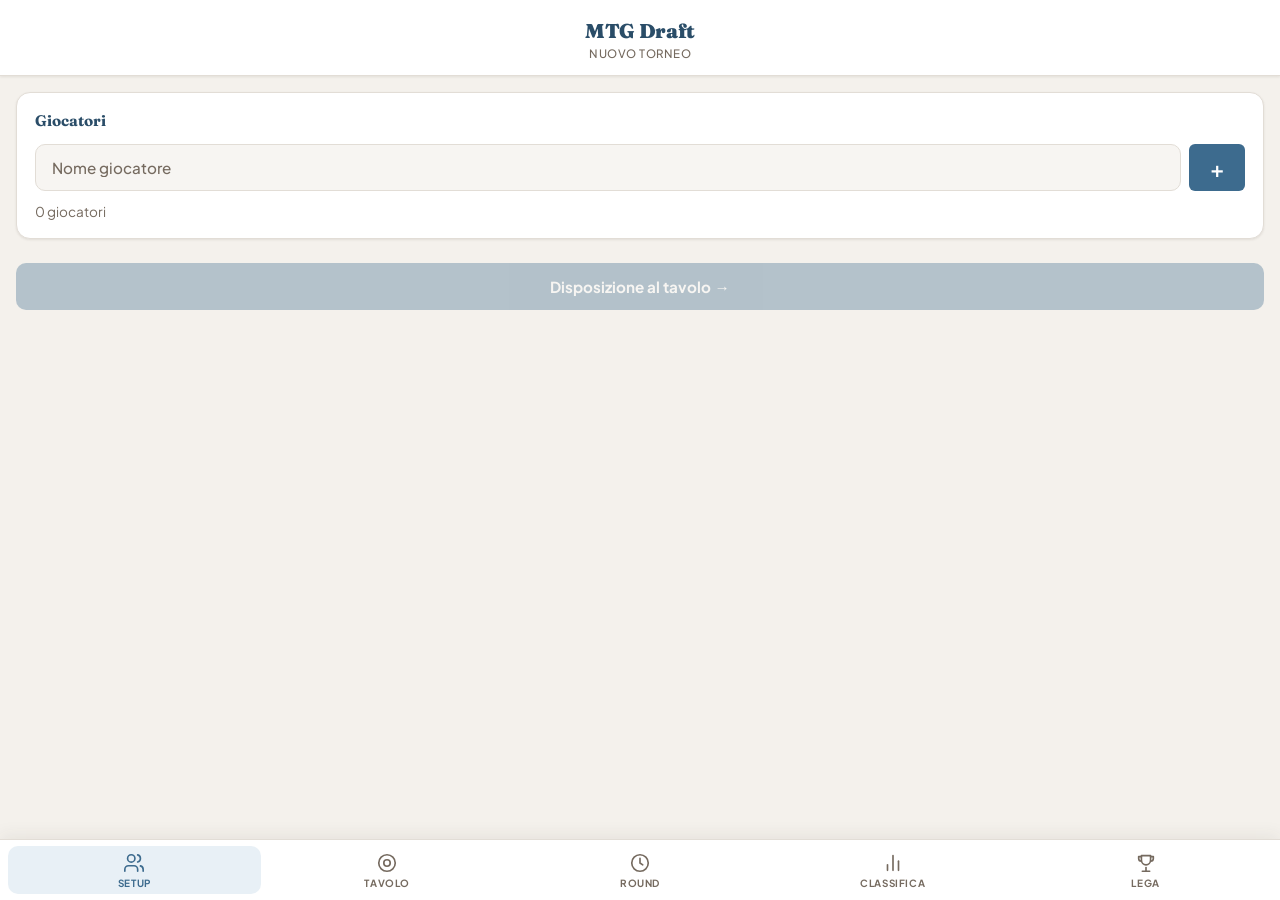
==== commit 0720bf9f: "Mazzi in un solo editor e torneo live visibile da tutte le schermate - 🎨 Mazzi: un solo editor (da R" ====
--- a/index.html
+++ b/index.html
@@ -30,12 +30,14 @@
 
 <div class="status hidden" id="statusBar"></div>
 
+<!-- Torneo in diretta da un altro telefono: sopra tutte le schermate -->
+<div class="live-strip" id="liveBanner"></div>
+
 <!-- SETUP -->
 <div class="screen active" id="screen-setup">
-  <div id="liveBanner"></div>
   <div class="card">
     <div class="card-title">Giocatori</div>
-    <div style="display:flex;gap:8px;">
+    <div style="display:flex;gap:8px;" id="addPlayerRow">
       <input type="text" id="playerInput" placeholder="Nome giocatore" autocomplete="off" maxlength="40" aria-label="Nome giocatore" />
       <button class="btn btn-primary btn-sm btn-add" onclick="addPlayer()" aria-label="Aggiungi giocatore">+</button>
     </div>
@@ -53,7 +55,7 @@
       <div class="card-title" style="margin:0;">Ordine al tavolo</div>
       <button class="btn btn-secondary btn-sm" id="reshuffleBtn" onclick="reshuffleDraft()">Rimescola</button>
     </div>
-    <div class="text-xs text-dim mb">Usa le frecce per spostare i giocatori. Al round 1 si scontrano i lati opposti.</div>
+    <div class="text-xs text-dim mb" id="seatHint">Usa le frecce per spostare i giocatori. Al round 1 si scontrano i lati opposti.</div>
     <div id="seatList"></div>
   </div>
   <div class="card" style="overflow:visible;">
@@ -108,7 +110,7 @@
 <!-- UPDATE BANNER -->
 <div class="update-banner" id="updateBanner">
   <span>Nuova versione disponibile</span>
-  <button onclick="location.reload()">Aggiorna</button>
+  <button onclick="reloadApp()">Aggiorna</button>
 </div>
 
 <div class="toast" id="toast" role="status" aria-live="polite"></div>
@@ -119,6 +121,7 @@
 <script src="js/sync.js"></script>
 <script src="js/league-ui.js"></script>
 <script src="js/live.js"></script>
+<script src="js/admin.js"></script>
 <script src="js/main.js"></script>
 </body>
 </html>
--- a/css/app.css
+++ b/css/app.css
@@ -161,6 +161,7 @@
 .btn-primary:disabled { opacity: 0.35; cursor: not-allowed; transform: none; }
 .btn-danger { background: var(--red); color: #fff; }
 .btn-secondary { background: var(--bg-input); color: var(--text); border: 1px solid var(--border); }
+.btn-secondary:disabled { opacity: 0.35; cursor: default; transform: none; }
 .btn-sm { padding: 8px 14px; font-size: 0.82rem; width: auto; border-radius: var(--radius-xs); min-height: 44px; }
 .btn-row { display: flex; gap: 8px; margin-top: 12px; }
 .btn-add { width: auto; min-width: 56px; font-size: 1.4rem; font-weight: 600; }
@@ -200,6 +201,8 @@
   padding: 0 12px;
 }
 .player-remove:active { background: var(--red); color: #fff; }
+/* Torneo avviato: la lista giocatori resta visibile ma non si tocca */
+.player-remove:disabled { display: none; }
 
 /* ── Seat list ── */
 .seat-item {
@@ -247,6 +250,20 @@
   text-transform: uppercase; letter-spacing: 1.5px;
 }
 
+/* Tavolo lungo (molti giocatori): due file di posti ai lati, nomi verso l'esterno */
+.long-table { display: grid; grid-template-columns: minmax(0, 1fr) 28px minmax(0, 1fr); column-gap: 6px; row-gap: 6px; margin: 8px 0; }
+.long-table-top {
+  grid-column: 2; border: 2px dashed var(--border); border-radius: var(--radius-sm);
+  display: flex; align-items: center; justify-content: center;
+  writing-mode: vertical-rl; font-size: 0.6rem; color: var(--text-dim); font-weight: 700;
+  text-transform: uppercase; letter-spacing: 1.5px;
+}
+.lt-seat { display: flex; align-items: center; gap: 6px; min-height: 34px; min-width: 0; }
+.lt-seat.left { grid-column: 1; flex-direction: row-reverse; text-align: right; }
+.lt-seat.right { grid-column: 3; }
+.lt-seat .draft-seat-num { margin-bottom: 0; flex: none; }
+.lt-name { font-size: 0.73rem; font-weight: 600; line-height: 1.25; min-width: 0; overflow-wrap: break-word; }
+
 /* ── Pairing preview ── */
 .vs-line { display: flex; align-items: center; gap: 10px; padding: 5px 0; }
 .vs-label {
@@ -308,6 +325,12 @@
 }
 .score-btn:active { transform: scale(0.93); background: var(--accent-light); border-color: var(--accent); }
 .score-btn.draw-btn { font-size: 0.78rem; color: var(--text-dim); border-style: dashed; }
+/* I quattro risultati più ID su una riga: altrimenti ID va a capo da solo */
+.match-score-btns.main { flex-wrap: nowrap; gap: 6px; }
+.match-score-btns.main .score-btn { flex: 1 1 0; min-width: 0; padding-left: 2px; padding-right: 2px; }
+.drop-row { display: flex; gap: 8px; }
+.drop-row select { flex: 1; min-width: 0; }
+.drop-row .btn { flex: none; }
 .more-results { margin: 0 16px 10px; }
 .more-results > summary {
   display: flex; align-items: center; justify-content: center;
@@ -448,6 +471,7 @@
   display: inline-block; padding: 3px 8px; border-radius: var(--radius-xs);
   font-size: 0.6rem; font-weight: 800; text-transform: uppercase;
   letter-spacing: 0.8px; margin-left: 6px; vertical-align: middle;
+  font-family: 'Plus Jakarta Sans', sans-serif; /* dentro i titoli non deve prendere il serif */
 }
 .mode-badge.swiss { background: var(--accent-light); color: var(--accent-dark); }
 .mode-badge.rr { background: var(--warm-light); color: var(--warm); }
@@ -623,7 +647,9 @@
 .who-emoji { flex: none; }
 .who-name { font-weight: 700; overflow: hidden; text-overflow: ellipsis; white-space: nowrap; }
 .who-titles { font-size: 0.8em; letter-spacing: 1px; }
-.league-table td:nth-child(2) { max-width: 150px; overflow: hidden; }
+/* Come in classifica: la colonna nome prende lo spazio rimasto e si tronca, così la tabella non esce dalla card */
+.league-table td:nth-child(2) { width: 100%; max-width: 0; overflow: hidden; }
+.league-table td { white-space: nowrap; }
 .league-table td { font-variant-numeric: tabular-nums; }
 .spark { display: block; }
 
@@ -692,8 +718,18 @@
 .pip-G { background: #3d8a55; color: #fff; }
 button.pip { width: 36px; height: 36px; font-size: 0.8rem; cursor: pointer; margin-right: 0; }
 .pip.off { background: var(--bg-input); color: var(--text-dim); border-style: dashed; }
-.deck-picker { display: flex; align-items: center; gap: 6px; padding-top: 10px; flex-wrap: wrap; }
-.deck-picker > span { margin-right: 4px; }
+/* Editor dei mazzi (unico, in un modal): nome e cinque colori per riga, il nome va a capo sui telefoni stretti */
+.deck-list { margin-top: 6px; }
+.deck-row { display: flex; align-items: center; flex-wrap: wrap; gap: 6px 10px; padding: 9px 0; border-bottom: 1px solid var(--border); }
+.deck-row:last-child { border-bottom: none; }
+.deck-name { flex: 1 1 80px; min-width: 0; font-weight: 700; font-size: 0.88rem; overflow-wrap: anywhere; }
+.deck-pips { display: inline-flex; gap: 4px; margin-left: auto; }
+/* Colori in piccolo accanto ai nomi (sola lettura) */
+.pips-sm { display: inline-flex; gap: 1px; vertical-align: middle; margin-right: 5px; }
+.pips-sm .pip { width: 15px; height: 15px; font-size: 0.5rem; border-width: 1px; margin-right: 0; }
+.match-deck { margin-top: 5px; line-height: 1; }
+.match-deck .pips-sm { margin-right: 0; }
+.live-names .pips-sm { margin: 0 0 0 4px; }
 .link-btn { background: none; border: none; color: var(--accent); font-family: inherit; font-weight: 700; font-size: 0.8rem; padding: 10px 0 2px; cursor: pointer; min-height: 40px; }
 .color-row { display: flex; align-items: center; gap: 8px; padding: 6px 0; font-size: 0.8rem; }
 .color-name { width: 48px; color: var(--text-mid); font-weight: 600; }
@@ -713,7 +749,18 @@
 .ach.locked .ach-name { color: var(--text-dim); }
 .ach-emoji { font-size: 1.6rem; line-height: 1.2; }
 .ach-name { font-size: 0.72rem; font-weight: 800; margin-top: 4px; color: var(--accent-dark); overflow-wrap: anywhere; hyphens: auto; }
+.ach-tier { font-size: 0.7rem; letter-spacing: 1px; color: var(--warm); line-height: 1.2; }
+.ach.locked .ach-tier { color: var(--text-dim); }
 .ach-desc { font-size: 0.62rem; color: var(--text-dim); margin-top: 2px; line-height: 1.3; overflow-wrap: anywhere; hyphens: auto; }
+.goal-row { display: flex; gap: 10px; align-items: flex-start; padding: 8px 0; }
+.goal-row:not(:last-child) { border-bottom: 1px solid var(--border); }
+.goal-emoji { font-size: 1.4rem; line-height: 1.2; flex-shrink: 0; }
+.goal-main { flex: 1; min-width: 0; }
+.goal-head { display: flex; justify-content: space-between; align-items: baseline; gap: 8px; font-size: 0.85rem; }
+.goal-val { font-size: 0.75rem; font-weight: 700; color: var(--text-mid); font-variant-numeric: tabular-nums; white-space: nowrap; }
+.goal-bar { display: block; height: 8px; margin: 5px 0 4px; background: var(--bg-input); border-radius: 4px; overflow: hidden; }
+.goal-bar i { display: block; height: 100%; background: var(--accent); border-radius: 0 4px 4px 0; }
+.ach .goal-bar { height: 4px; margin: 6px 4px 0; background: var(--border); }
 
 .manage > summary { list-style: none; cursor: pointer; display: flex; justify-content: space-between; min-height: 32px; align-items: center; }
 .manage > summary::-webkit-details-marker { display: none; }
@@ -729,9 +776,8 @@
 .td-pos { width: 26px; text-align: center; font-weight: 800; color: var(--accent); }
 .td-name { flex: 1; font-weight: 700; min-width: 0; overflow: hidden; text-overflow: ellipsis; white-space: nowrap; }
 .td-rec { font-weight: 700; color: var(--text-mid); font-variant-numeric: tabular-nums; }
-.td-deck { padding: 2px 0 8px 34px; border-bottom: 1px solid var(--border); }
-.deck-edit { display: inline-flex; gap: 4px; }
-.deck-edit .pip { width: 32px; height: 32px; }
+.td-row { padding-bottom: 8px; border-bottom: 1px solid var(--border); }
+.td-row .pips-sm { margin-right: 0; flex: none; }
 .td-round { border-top: 1px solid var(--border); }
 .td-round > summary { padding: 10px 0; font-weight: 700; font-size: 0.85rem; cursor: pointer; }
 .td-match { display: flex; justify-content: space-between; gap: 8px; font-size: 0.8rem; padding: 4px 0 4px 8px; }
@@ -746,13 +792,23 @@
 /* ── Torneo live ── */
 .live-dot { width: 10px; height: 10px; border-radius: 50%; background: var(--red); flex: none; box-shadow: 0 0 0 0 rgba(192,69,58,0.5); animation: livePulse 1.6s infinite; }
 @keyframes livePulse { 0% { box-shadow: 0 0 0 0 rgba(192,69,58,0.45); } 70% { box-shadow: 0 0 0 8px rgba(192,69,58,0); } 100% { box-shadow: 0 0 0 0 rgba(192,69,58,0); } }
-@media (prefers-reduced-motion: reduce) { .live-dot { animation: none; } }
+/* Movimento ridotto: niente animazioni né transizioni (coriandoli e scorrimento morbido li salta anche il JS) */
+@media (prefers-reduced-motion: reduce) {
+  *, *::before, *::after { animation-duration: 0.01ms !important; animation-iteration-count: 1 !important; transition-duration: 0.01ms !important; transition-delay: 0s !important; }
+  .live-dot, .timer-display.warning { animation: none; }
+}
 .live-banner {
   display: flex; align-items: center; gap: 12px; width: 100%; min-height: 56px;
   margin-bottom: 12px; padding: 12px 16px; text-align: left;
   background: var(--bg-card); border: 1.5px solid var(--red); border-radius: var(--radius);
   box-shadow: var(--shadow-sm); font-family: inherit; font-size: 0.85rem; color: var(--text); cursor: pointer;
 }
+.live-strip { padding: 16px 16px 0; }
+.live-strip:empty { display: none; }
+.live-strip .live-banner { margin-bottom: 0; }
+/* Pallino rosso sul tab Lega finché c'è un torneo in diretta */
+.nav-btn { position: relative; }
+.nav-btn.has-live::after { content: ''; position: absolute; top: 5px; left: calc(50% + 8px); width: 9px; height: 9px; border-radius: 50%; background: var(--red); border: 2px solid var(--bg-card); animation: livePulse 1.6s infinite; }
 .live-banner:active { transform: scale(0.99); }
 .live-banner:focus-visible { outline: 2px solid var(--accent); outline-offset: 2px; }
 .live-banner-text { flex: 1; min-width: 0; line-height: 1.4; }
@@ -777,6 +833,19 @@
 .sync-adv { margin-top: 12px; }
 .sync-adv > summary { cursor: pointer; font-size: 0.8rem; font-weight: 700; color: var(--text-dim); min-height: 36px; display: flex; align-items: center; gap: 6px; list-style: none; }
 .sync-adv > summary::-webkit-details-marker { display: none; }
-.sync-adv > summary::after { content: 'BE'; font-size: 0.75rem; }
-.sync-adv[open] > summary::after { content: 'B4'; }
+.sync-adv > summary::after { content: '\25BE'; font-size: 0.75rem; }
+.sync-adv[open] > summary::after { content: '\25B4'; }
 .kv + .text-xs { margin-top: 10px; }
+
+/* ── Cronologia e strumenti master ── */
+.btn-row.wrap { flex-wrap: wrap; }
+.btn-row.wrap .btn { flex: 1 1 auto; }
+.hist-list { text-align: left; }
+.hist-row { display: flex; align-items: center; gap: 10px; padding: 10px 0; border-bottom: 1px solid var(--border); }
+.hist-row:last-child { border-bottom: none; }
+.hist-main { flex: 1; min-width: 0; }
+.hist-note { font-size: 0.86rem; font-weight: 700; line-height: 1.35; color: var(--text); overflow-wrap: anywhere; }
+.hist-row .btn { flex: none; }
+.hist-btns { display: flex; flex-direction: column; gap: 6px; flex: none; }
+.hist-now { flex: none; font-size: 0.72rem; font-weight: 800; color: var(--accent-dark); background: var(--accent-light); padding: 6px 10px; border-radius: var(--radius-xs); }
+.hist-t strong { display: block; }
